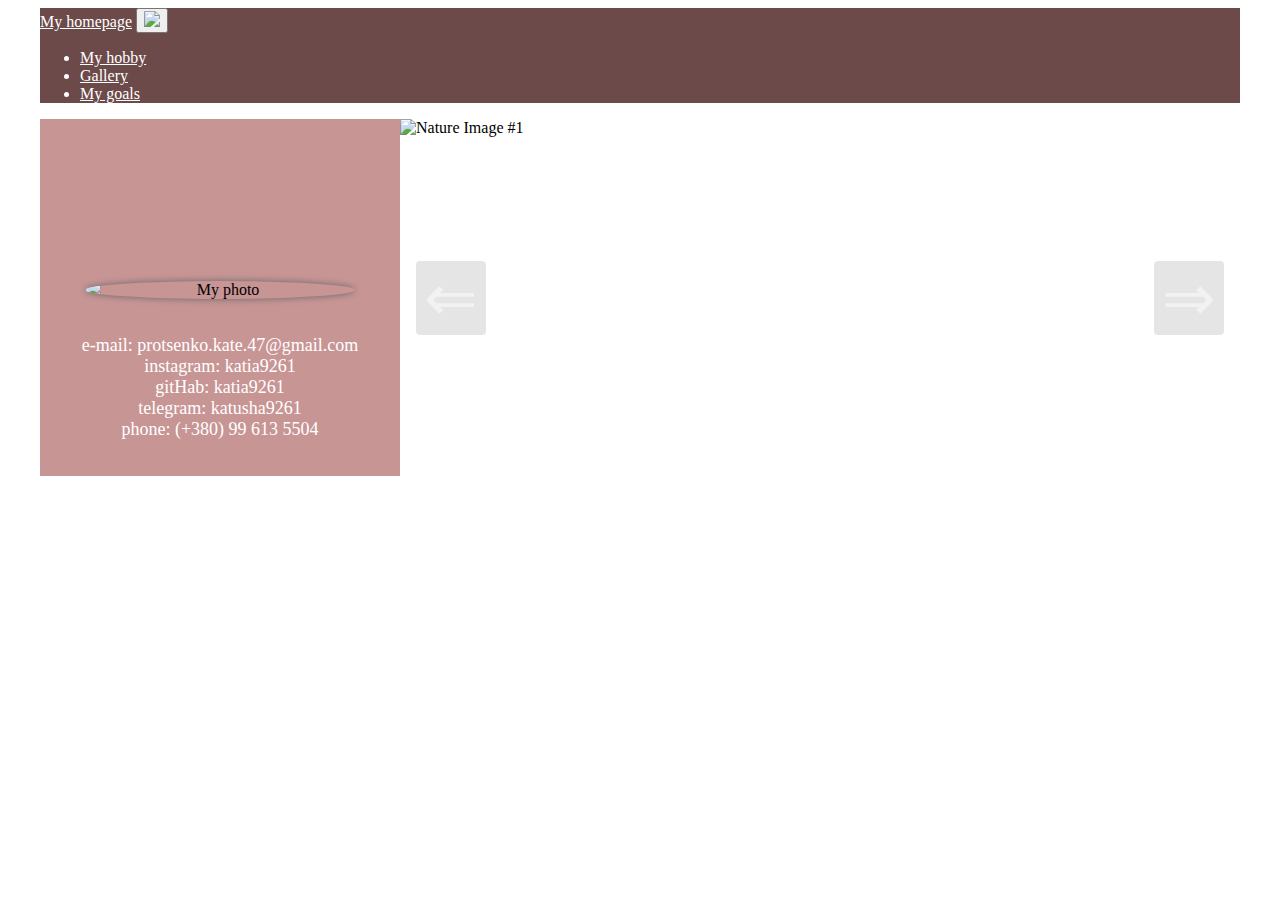
==== gallery.html @ 0bb5a493 "Add files via upload" ====
<!DOCTYPE html>

<html lang="en">
  <head>
    <link
      href="https://cdn.jsdelivr.net/npm/bootstrap@5.0.2/dist/css/bootstrap.min.css"
      rel="stylesheet"
      integrity="sha384-EVSTQN3/azprG1Anm3QDgpJLIm9Nao0Yz1ztcQTwFspd3yD65VohhpuuCOmLASjC"
      crossorigin="anonymous"
    />
    <script
      src="https://cdn.jsdelivr.net/npm/bootstrap@5.0.2/dist/js/bootstrap.bundle.min.js"
      integrity="sha384-MrcW6ZMFYlzcLA8Nl+NtUVF0sA7MsXsP1UyJoMp4YLEuNSfAP+JcXn/tWtIaxVXM"
      crossorigin="anonymous"
    ></script>
    <script src="app.js" defer></script>
    <link href="style.css" rel="stylesheet" />
    <title>My Webpage</title>
    <link rel="icon" href="img/icons8-my-melody-16.png" /> 
  </head>

  <body>
    <div class="container-max">
      <header class="container">
        <div class="elem header">
          <nav class="navbar navbar-expand-lg bg-light">
            <div class="container-fluid">
              <a class="navbar-brand" href="index.html">My homepage</a>
              <button
                class="navbar-toggler"
                type="button"
                data-bs-toggle="collapse"
                data-bs-target="#navbarNavDropdown"
                aria-controls="navbarNavDropdown"
                aria-expanded="false"
                aria-label="Toggle navigation"
              >
              <img src="img/premium-icon-menu-4254068.png" class="icon"></img>
              </button>

              <div class="collapse navbar-collapse" id="navbarNavDropdown">
                <ul class="navbar-nav">
                  <li class="nav-item">
                    <a
                      class="nav-link active"
                      aria-current="page"
                      href="MyHobby.html"
                      >My hobby</a
                    >
                  </li>
                  <li class="nav-item">
                    <a class="nav-link" href="gallery.html">Gallery</a>
                  </li>

                  <li class="nav-item">
                    <a
                      class="nav-link"
                      href="MyGoal.html"
                      role="button"
                      aria-expanded="false"
                    >
                      My goals
                    </a>
                  </li>
                </ul>
              </div>
            </div>
          </nav>
        </div>
      </header>

      <div class="content-container">
        <aside>
          <img src="img/MyPhoto.jpg" alt="My photo" />
          <div class="aside">
            <div class="contacts">
              e-mail:
              <a href="mailto:protsenko.kate.47@gmail.com" target="_blank"
                >protsenko.kate.47@gmail.com</a
              ><br />
              instagram:
              <a href="https://www.instagram.com/katia9261/" target="_blank">katia9261</a><br />
              gitHab: <a href="https://github.com/katia9261" target="_blank">katia9261</a><br/>
              telegram: <a href="https://t.me/katusha9261" target="_blank">katusha9261</a><br />
              phone: (+380) 99 613 5504
            </div>
          </div>
        </aside>

        <div class="carousel" data-carousel>
          <button class="carousel-button prev" data-carousel-button="prev">&#8656;</button>
          <button class="carousel-button next" data-carousel-button="next">&#8658;</button>
          <ul data-slides>
            <li class="slide" data-active>
              <img src="img/box-1.jpg" alt="Nature Image #1">
            </li>
            <li class="slide">
              <img src="img/box-2.jpg" alt="Nature Image #2">
            </li>
            <li class="slide">
              <img src="img/box-3.jpg" alt="Nature Image #3">
            </li>
            <li class="slide">
              <img src="img/box-4.jpg" alt="Nature Image #3">
            </li>
            <li class="slide">
              <img src="img/box-5.jpg" alt="Nature Image #3">
            </li>
            <li class="slide">
              <img src="img/box-6.jpg" alt="Nature Image #3">
            </li>
            <li class="slide">
              <img src="img/box-7.jpg" alt="Nature Image #3">
            </li>
          </ul>
        </div>   

      </div>
    </div>
  </body>
</html>
---- style.css ----
:root {
  overflow-x: hidden;
}

.container-max {
  width: 100%;
  min-height: 100vh;
  height: fit-content;
  display: flex;
  align-items: center;
  flex-direction: column;
}

.container {
  width: 100%;
  max-width: 1200px;
  padding: 0 !important;
  margin: 0 !important;
  flex-direction: row;
}

.content-container {
  display: flex;
  flex-direction: row;
  max-width: 1200px;
  width: 100%;
  justify-content: center;
  height: fit-content;
}

.elem {
  position: relative;
  width: 100%;
}

main {
  width: 70%;
}

aside {
  background-color: #C89595;
  width: 30%;
  text-align: center;
}

aside img {
  height: auto;
  width: 75%;
  margin-top: 45%;
  margin-left: auto;
  margin-right: auto;
  display: block;
  border-radius: 50%; 
    box-shadow: 0 0 7px #666;
}

main {
  min-height: 100vh;
  height: fit-content;
  background-color: #EDEDED;
}


.header {
  width: 100%;
  color: white !important;
  text-decoration: none;
  background-color:#6C4A4A;
}

.container-fluid a {
  color: white !important;
}

.dropdown-item {
  color: #6C4A4A !important;
}

.navbar {
  background-color: #6C4A4A !important;
}

.contacts {
  padding: 10%;
  color: white;
  text-decoration: none;
  font-size: large;
}

.contacts > a {
  text-decoration: none;
  color: white;
}

.main {
  padding: 10%;
  text-align: left;
  font-size: 20px;
}

.description {
  font-size: 20px;
  text-align: left;
}

.hobby,
.goals {
  padding: 10%;
  text-align: left;
  font-size: 20px;
}

p {
  font-size: 20px;;
}

.question {
  padding-top: 5%;
  text-align: center;
}

.carousel {
  width: 70%;
  height: auto;
  position: relative;
}

.carousel > ul {
  margin: 0;
  padding: 0;
  list-style: none;
}

.slide {
  position: absolute;
  inset: 0;
  opacity: 0;
  transition: 200ms opacity ease-in-out;
  transition-delay: 200ms;
}

.slide > img {
  display: block;
  width: 100%;
  height: 100%;
  object-fit: cover;
  object-position: center;
}

.slide[data-active] {
  opacity: 1;
  z-index: 1;
  transition-delay: 0ms;
}

.carousel-button {
  position: absolute;
  z-index: 2;
  background: none;
  border: none;
  font-size: 4rem;
  top: 50%;
  transform: translateY(-50%);
  color: rgba(255, 255, 255, .5);
  cursor: pointer;
  border-radius: .25rem;
  padding: 0 .5rem;
  background-color: rgba(0, 0, 0, .1);
}

.carousel-button:hover,
.carousel-button:focus {
  color: white;
  background-color: rgba(0, 0, 0, .2);
}

.carousel-button:focus {
  outline: 1px solid black;
}

.carousel-button.prev {
  left: 1rem;
}

.carousel-button.next {
  right: 1rem;
}

.togallery {
  justify-content: center;
}

.form {
  display: flex;
  padding: 5%;
  text-align: center;
  justify-content: center;
}

.buttonClick {
  margin: 0 auto;
  display: flex;
  height: 60px;
  width: 150px;
  font-size: 22px;
  border: none;
  border-radius: 25px;
  text-decoration: none;
  background: linear-gradient(90deg, #6C4A4A, #C89595);
  color: white;
  overflow: hidden;
  justify-content: center;
  align-items: center;
}

.buttonClick:hover {
  color: white;
  background: linear-gradient(90deg, #C89595, #6C4A4A);
}

.icon {
  height: 3vh !important;
}

@media screen and (max-width: 768px) {
  .content-container {
    flex-direction: column;
  }
  aside, main {
    width: 100vw;
  }
  aside img {
    max-height: 200px;
    width: auto;
    margin-top: 10%;
  }
  aside {
    height: fit-content;
  }
}

@media screen and (max-width: 768px) {
  .slide {
    height: fit-content;
    align-items: center;
    justify-content: center;
    margin: initial;
    left: 40%;
    overflow-x: hidden;
    box-sizing: border-box;
  }
  .prev {
    font-size: 2rem;
    position: relative;
    left: 30% !important;
    bottom: -150px;
  }
  .next {
    font-size: 2rem;
    position: relative;
    left: 91%;
    bottom: -150px;
  }
  }
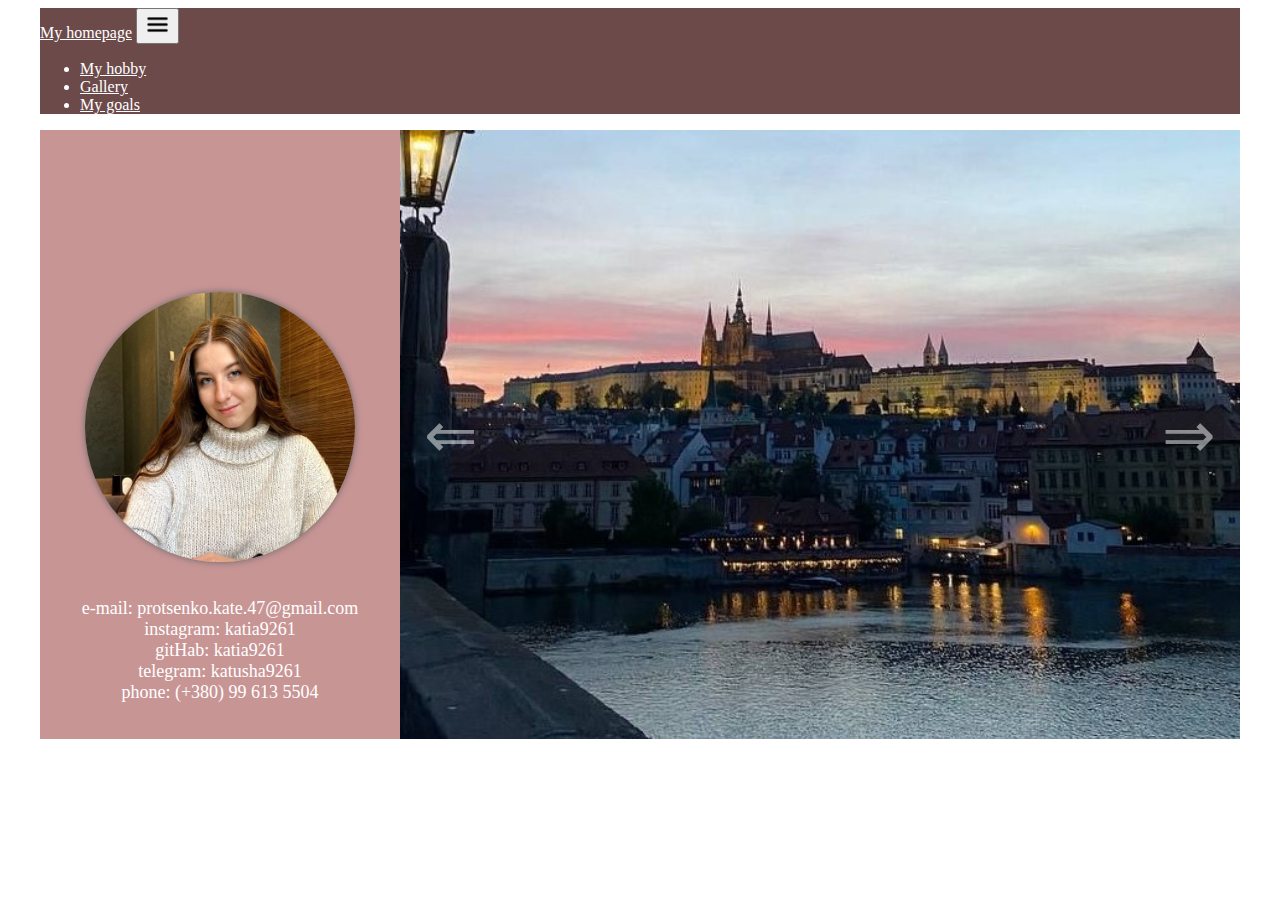
==== commit 135bcf47: "test commit" ====
--- a/gallery.html
+++ b/gallery.html
@@ -1,121 +1,121 @@
-<!DOCTYPE html>
-
-<html lang="en">
-  <head>
-    <link
-      href="https://cdn.jsdelivr.net/npm/bootstrap@5.0.2/dist/css/bootstrap.min.css"
-      rel="stylesheet"
-      integrity="sha384-EVSTQN3/azprG1Anm3QDgpJLIm9Nao0Yz1ztcQTwFspd3yD65VohhpuuCOmLASjC"
-      crossorigin="anonymous"
-    />
-    <script
-      src="https://cdn.jsdelivr.net/npm/bootstrap@5.0.2/dist/js/bootstrap.bundle.min.js"
-      integrity="sha384-MrcW6ZMFYlzcLA8Nl+NtUVF0sA7MsXsP1UyJoMp4YLEuNSfAP+JcXn/tWtIaxVXM"
-      crossorigin="anonymous"
-    ></script>
-    <script src="app.js" defer></script>
-    <link href="style.css" rel="stylesheet" />
-    <title>My Webpage</title>
-    <link rel="icon" href="img/icons8-my-melody-16.png" /> 
-  </head>
-
-  <body>
-    <div class="container-max">
-      <header class="container">
-        <div class="elem header">
-          <nav class="navbar navbar-expand-lg bg-light">
-            <div class="container-fluid">
-              <a class="navbar-brand" href="index.html">My homepage</a>
-              <button
-                class="navbar-toggler"
-                type="button"
-                data-bs-toggle="collapse"
-                data-bs-target="#navbarNavDropdown"
-                aria-controls="navbarNavDropdown"
-                aria-expanded="false"
-                aria-label="Toggle navigation"
-              >
-              <img src="img/premium-icon-menu-4254068.png" class="icon"></img>
-              </button>
-
-              <div class="collapse navbar-collapse" id="navbarNavDropdown">
-                <ul class="navbar-nav">
-                  <li class="nav-item">
-                    <a
-                      class="nav-link active"
-                      aria-current="page"
-                      href="MyHobby.html"
-                      >My hobby</a
-                    >
-                  </li>
-                  <li class="nav-item">
-                    <a class="nav-link" href="gallery.html">Gallery</a>
-                  </li>
-
-                  <li class="nav-item">
-                    <a
-                      class="nav-link"
-                      href="MyGoal.html"
-                      role="button"
-                      aria-expanded="false"
-                    >
-                      My goals
-                    </a>
-                  </li>
-                </ul>
-              </div>
-            </div>
-          </nav>
-        </div>
-      </header>
-
-      <div class="content-container">
-        <aside>
-          <img src="img/MyPhoto.jpg" alt="My photo" />
-          <div class="aside">
-            <div class="contacts">
-              e-mail:
-              <a href="mailto:protsenko.kate.47@gmail.com" target="_blank"
-                >protsenko.kate.47@gmail.com</a
-              ><br />
-              instagram:
-              <a href="https://www.instagram.com/katia9261/" target="_blank">katia9261</a><br />
-              gitHab: <a href="https://github.com/katia9261" target="_blank">katia9261</a><br/>
-              telegram: <a href="https://t.me/katusha9261" target="_blank">katusha9261</a><br />
-              phone: (+380) 99 613 5504
-            </div>
-          </div>
-        </aside>
-
-        <div class="carousel" data-carousel>
-          <button class="carousel-button prev" data-carousel-button="prev">&#8656;</button>
-          <button class="carousel-button next" data-carousel-button="next">&#8658;</button>
-          <ul data-slides>
-            <li class="slide" data-active>
-              <img src="img/box-1.jpg" alt="Nature Image #1">
-            </li>
-            <li class="slide">
-              <img src="img/box-2.jpg" alt="Nature Image #2">
-            </li>
-            <li class="slide">
-              <img src="img/box-3.jpg" alt="Nature Image #3">
-            </li>
-            <li class="slide">
-              <img src="img/box-4.jpg" alt="Nature Image #3">
-            </li>
-            <li class="slide">
-              <img src="img/box-5.jpg" alt="Nature Image #3">
-            </li>
-            <li class="slide">
-              <img src="img/box-6.jpg" alt="Nature Image #3">
-            </li>
-            <li class="slide">
-              <img src="img/box-7.jpg" alt="Nature Image #3">
-            </li>
-          </ul>
-        </div>   
-
-      </div>
-    </div>
-  </body>
-</html>
+<!DOCTYPE html>
+
+<html lang="en">
+  <head>
+    <link
+      href="https://cdn.jsdelivr.net/npm/bootstrap@5.0.2/dist/css/bootstrap.min.css"
+      rel="stylesheet"
+      integrity="sha384-EVSTQN3/azprG1Anm3QDgpJLIm9Nao0Yz1ztcQTwFspd3yD65VohhpuuCOmLASjC"
+      crossorigin="anonymous"
+    />
+    <script
+      src="https://cdn.jsdelivr.net/npm/bootstrap@5.0.2/dist/js/bootstrap.bundle.min.js"
+      integrity="sha384-MrcW6ZMFYlzcLA8Nl+NtUVF0sA7MsXsP1UyJoMp4YLEuNSfAP+JcXn/tWtIaxVXM"
+      crossorigin="anonymous"
+    ></script>
+    <script src="app.js" defer></script>
+    <link href="style.css" rel="stylesheet" />
+    <title>My Webpage</title>
+    <link rel="icon" href="img/icons8-my-melody-16.png" /> 
+  </head>
+
+  <body>
+    <div class="container-max">
+      <header class="container">
+        <div class="elem header">
+          <nav class="navbar navbar-expand-lg bg-light">
+            <div class="container-fluid">
+              <a class="navbar-brand" href="index.html">My homepage</a>
+              <button
+                class="navbar-toggler"
+                type="button"
+                data-bs-toggle="collapse"
+                data-bs-target="#navbarNavDropdown"
+                aria-controls="navbarNavDropdown"
+                aria-expanded="false"
+                aria-label="Toggle navigation"
+              >
+              <img src="img/premium-icon-menu-4254068.png" class="icon"></img>
+              </button>
+
+              <div class="collapse navbar-collapse" id="navbarNavDropdown">
+                <ul class="navbar-nav">
+                  <li class="nav-item">
+                    <a
+                      class="nav-link active"
+                      aria-current="page"
+                      href="MyHobby.html"
+                      >My hobby</a
+                    >
+                  </li>
+                  <li class="nav-item">
+                    <a class="nav-link" href="gallery.html">Gallery</a>
+                  </li>
+
+                  <li class="nav-item">
+                    <a
+                      class="nav-link"
+                      href="MyGoal.html"
+                      role="button"
+                      aria-expanded="false"
+                    >
+                      My goals
+                    </a>
+                  </li>
+                </ul>
+              </div>
+            </div>
+          </nav>
+        </div>
+      </header>
+
+      <div class="content-container">
+        <aside>
+          <img src="img/MyPhoto.jpg" alt="My photo" />
+          <div class="aside">
+            <div class="contacts">
+              e-mail:
+              <a href="mailto:protsenko.kate.47@gmail.com" target="_blank"
+                >protsenko.kate.47@gmail.com</a
+              ><br />
+              instagram:
+              <a href="https://www.instagram.com/katia9261/" target="_blank">katia9261</a><br />
+              gitHab: <a href="https://github.com/katia9261" target="_blank">katia9261</a><br/>
+              telegram: <a href="https://t.me/katusha9261" target="_blank">katusha9261</a><br />
+              phone: (+380) 99 613 5504
+            </div>
+          </div>
+        </aside>
+
+        <div class="carousel" data-carousel>
+          <button class="carousel-button prev" data-carousel-button="prev">&#8656;</button>
+          <button class="carousel-button next" data-carousel-button="next">&#8658;</button>
+          <ul data-slides>
+            <li class="slide" data-active>
+              <img src="img/box-1.jpg" alt="Nature Image #1">
+            </li>
+            <li class="slide">
+              <img src="img/box-2.jpg" alt="Nature Image #2">
+            </li>
+            <li class="slide">
+              <img src="img/box-3.jpg" alt="Nature Image #3">
+            </li>
+            <li class="slide">
+              <img src="img/box-4.jpg" alt="Nature Image #3">
+            </li>
+            <li class="slide">
+              <img src="img/box-5.jpg" alt="Nature Image #3">
+            </li>
+            <li class="slide">
+              <img src="img/box-6.jpg" alt="Nature Image #3">
+            </li>
+            <li class="slide">
+              <img src="img/box-7.jpg" alt="Nature Image #3">
+            </li>
+          </ul>
+        </div>   
+
+      </div>
+    </div>
+  </body>
+</html>
--- a/style.css
+++ b/style.css
@@ -1,268 +1,268 @@
-
-:root {
-  overflow-x: hidden;
-}
-
-.container-max {
-  width: 100%;
-  min-height: 100vh;
-  height: fit-content;
-  display: flex;
-  align-items: center;
-  flex-direction: column;
-}
-
-.container {
-  width: 100%;
-  max-width: 1200px;
-  padding: 0 !important;
-  margin: 0 !important;
-  flex-direction: row;
-}
-
-.content-container {
-  display: flex;
-  flex-direction: row;
-  max-width: 1200px;
-  width: 100%;
-  justify-content: center;
-  height: fit-content;
-}
-
-.elem {
-  position: relative;
-  width: 100%;
-}
-
-main {
-  width: 70%;
-}
-
-aside {
-  background-color: #C89595;
-  width: 30%;
-  text-align: center;
-}
-
-aside img {
-  height: auto;
-  width: 75%;
-  margin-top: 45%;
-  margin-left: auto;
-  margin-right: auto;
-  display: block;
-  border-radius: 50%; 
-    box-shadow: 0 0 7px #666;
-}
-
-main {
-  min-height: 100vh;
-  height: fit-content;
-  background-color: #EDEDED;
-}
-
-
-.header {
-  width: 100%;
-  color: white !important;
-  text-decoration: none;
-  background-color:#6C4A4A;
-}
-
-.container-fluid a {
-  color: white !important;
-}
-
-.dropdown-item {
-  color: #6C4A4A !important;
-}
-
-.navbar {
-  background-color: #6C4A4A !important;
-}
-
-.contacts {
-  padding: 10%;
-  color: white;
-  text-decoration: none;
-  font-size: large;
-}
-
-.contacts > a {
-  text-decoration: none;
-  color: white;
-}
-
-.main {
-  padding: 10%;
-  text-align: left;
-  font-size: 20px;
-}
-
-.description {
-  font-size: 20px;
-  text-align: left;
-}
-
-.hobby,
-.goals {
-  padding: 10%;
-  text-align: left;
-  font-size: 20px;
-}
-
-p {
-  font-size: 20px;;
-}
-
-.question {
-  padding-top: 5%;
-  text-align: center;
-}
-
-.carousel {
-  width: 70%;
-  height: auto;
-  position: relative;
-}
-
-.carousel > ul {
-  margin: 0;
-  padding: 0;
-  list-style: none;
-}
-
-.slide {
-  position: absolute;
-  inset: 0;
-  opacity: 0;
-  transition: 200ms opacity ease-in-out;
-  transition-delay: 200ms;
-}
-
-.slide > img {
-  display: block;
-  width: 100%;
-  height: 100%;
-  object-fit: cover;
-  object-position: center;
-}
-
-.slide[data-active] {
-  opacity: 1;
-  z-index: 1;
-  transition-delay: 0ms;
-}
-
-.carousel-button {
-  position: absolute;
-  z-index: 2;
-  background: none;
-  border: none;
-  font-size: 4rem;
-  top: 50%;
-  transform: translateY(-50%);
-  color: rgba(255, 255, 255, .5);
-  cursor: pointer;
-  border-radius: .25rem;
-  padding: 0 .5rem;
-  background-color: rgba(0, 0, 0, .1);
-}
-
-.carousel-button:hover,
-.carousel-button:focus {
-  color: white;
-  background-color: rgba(0, 0, 0, .2);
-}
-
-.carousel-button:focus {
-  outline: 1px solid black;
-}
-
-.carousel-button.prev {
-  left: 1rem;
-}
-
-.carousel-button.next {
-  right: 1rem;
-}
-
-.togallery {
-  justify-content: center;
-}
-
-.form {
-  display: flex;
-  padding: 5%;
-  text-align: center;
-  justify-content: center;
-}
-
-.buttonClick {
-  margin: 0 auto;
-  display: flex;
-  height: 60px;
-  width: 150px;
-  font-size: 22px;
-  border: none;
-  border-radius: 25px;
-  text-decoration: none;
-  background: linear-gradient(90deg, #6C4A4A, #C89595);
-  color: white;
-  overflow: hidden;
-  justify-content: center;
-  align-items: center;
-}
-
-.buttonClick:hover {
-  color: white;
-  background: linear-gradient(90deg, #C89595, #6C4A4A);
-}
-
-.icon {
-  height: 3vh !important;
-}
-
-@media screen and (max-width: 768px) {
-  .content-container {
-    flex-direction: column;
-  }
-  aside, main {
-    width: 100vw;
-  }
-  aside img {
-    max-height: 200px;
-    width: auto;
-    margin-top: 10%;
-  }
-  aside {
-    height: fit-content;
-  }
-}
-
-@media screen and (max-width: 768px) {
-  .slide {
-    height: fit-content;
-    align-items: center;
-    justify-content: center;
-    margin: initial;
-    left: 40%;
-    overflow-x: hidden;
-    box-sizing: border-box;
-  }
-  .prev {
-    font-size: 2rem;
-    position: relative;
-    left: 30% !important;
-    bottom: -150px;
-  }
-  .next {
-    font-size: 2rem;
-    position: relative;
-    left: 91%;
-    bottom: -150px;
-  }
-  }
-
-
-
+
+:root {
+  overflow-x: hidden;
+}
+
+.container-max {
+  width: 100%;
+  min-height: 100vh;
+  height: fit-content;
+  display: flex;
+  align-items: center;
+  flex-direction: column;
+}
+
+.container {
+  width: 100%;
+  max-width: 1200px;
+  padding: 0 !important;
+  margin: 0 !important;
+  flex-direction: row;
+}
+
+.content-container {
+  display: flex;
+  flex-direction: row;
+  max-width: 1200px;
+  width: 100%;
+  justify-content: center;
+  height: fit-content;
+}
+
+.elem {
+  position: relative;
+  width: 100%;
+}
+
+main {
+  width: 70%;
+}
+
+aside {
+  background-color: #C89595;
+  width: 30%;
+  text-align: center;
+}
+
+aside img {
+  height: auto;
+  width: 75%;
+  margin-top: 45%;
+  margin-left: auto;
+  margin-right: auto;
+  display: block;
+  border-radius: 50%; 
+    box-shadow: 0 0 7px #666;
+}
+
+main {
+  min-height: 100vh;
+  height: fit-content;
+  background-color: #EDEDED;
+}
+
+
+.header {
+  width: 100%;
+  color: white !important;
+  text-decoration: none;
+  background-color:#6C4A4A;
+}
+
+.container-fluid a {
+  color: white !important;
+}
+
+.dropdown-item {
+  color: #6C4A4A !important;
+}
+
+.navbar {
+  background-color: #6C4A4A !important;
+}
+
+.contacts {
+  padding: 10%;
+  color: white;
+  text-decoration: none;
+  font-size: large;
+}
+
+.contacts > a {
+  text-decoration: none;
+  color: white;
+}
+
+.main {
+  padding: 10%;
+  text-align: left;
+  font-size: 20px;
+}
+
+.description {
+  font-size: 20px;
+  text-align: left;
+}
+
+.hobby,
+.goals {
+  padding: 10%;
+  text-align: left;
+  font-size: 20px;
+}
+
+p {
+  font-size: 20px;;
+}
+
+.question {
+  padding-top: 5%;
+  text-align: center;
+}
+
+.carousel {
+  width: 70%;
+  height: auto;
+  position: relative;
+}
+
+.carousel > ul {
+  margin: 0;
+  padding: 0;
+  list-style: none;
+}
+
+.slide {
+  position: absolute;
+  inset: 0;
+  opacity: 0;
+  transition: 200ms opacity ease-in-out;
+  transition-delay: 200ms;
+}
+
+.slide > img {
+  display: block;
+  width: 100%;
+  height: 100%;
+  object-fit: cover;
+  object-position: center;
+}
+
+.slide[data-active] {
+  opacity: 1;
+  z-index: 1;
+  transition-delay: 0ms;
+}
+
+.carousel-button {
+  position: absolute;
+  z-index: 2;
+  background: none;
+  border: none;
+  font-size: 4rem;
+  top: 50%;
+  transform: translateY(-50%);
+  color: rgba(255, 255, 255, .5);
+  cursor: pointer;
+  border-radius: .25rem;
+  padding: 0 .5rem;
+  background-color: rgba(0, 0, 0, .1);
+}
+
+.carousel-button:hover,
+.carousel-button:focus {
+  color: white;
+  background-color: rgba(0, 0, 0, .2);
+}
+
+.carousel-button:focus {
+  outline: 1px solid black;
+}
+
+.carousel-button.prev {
+  left: 1rem;
+}
+
+.carousel-button.next {
+  right: 1rem;
+}
+
+.togallery {
+  justify-content: center;
+}
+
+.form {
+  display: flex;
+  padding: 5%;
+  text-align: center;
+  justify-content: center;
+}
+
+.buttonClick {
+  margin: 0 auto;
+  display: flex;
+  height: 60px;
+  width: 150px;
+  font-size: 22px;
+  border: none;
+  border-radius: 25px;
+  text-decoration: none;
+  background: linear-gradient(90deg, #6C4A4A, #C89595);
+  color: white;
+  overflow: hidden;
+  justify-content: center;
+  align-items: center;
+}
+
+.buttonClick:hover {
+  color: white;
+  background: linear-gradient(90deg, #C89595, #6C4A4A);
+}
+
+.icon {
+  height: 3vh !important;
+}
+
+@media screen and (max-width: 768px) {
+  .content-container {
+    flex-direction: column;
+  }
+  aside, main {
+    width: 100vw;
+  }
+  aside img {
+    max-height: 200px;
+    width: auto;
+    margin-top: 10%;
+  }
+  aside {
+    height: fit-content;
+  }
+}
+
+@media screen and (max-width: 768px) {
+  .slide {
+    height: fit-content;
+    align-items: center;
+    justify-content: center;
+    margin: initial;
+    left: 40%;
+    overflow-x: hidden;
+    box-sizing: border-box;
+  }
+  .prev {
+    font-size: 2rem;
+    position: relative;
+    left: 30% !important;
+    bottom: -150px;
+  }
+  .next {
+    font-size: 2rem;
+    position: relative;
+    left: 91%;
+    bottom: -150px;
+  }
+  }
+
+
+
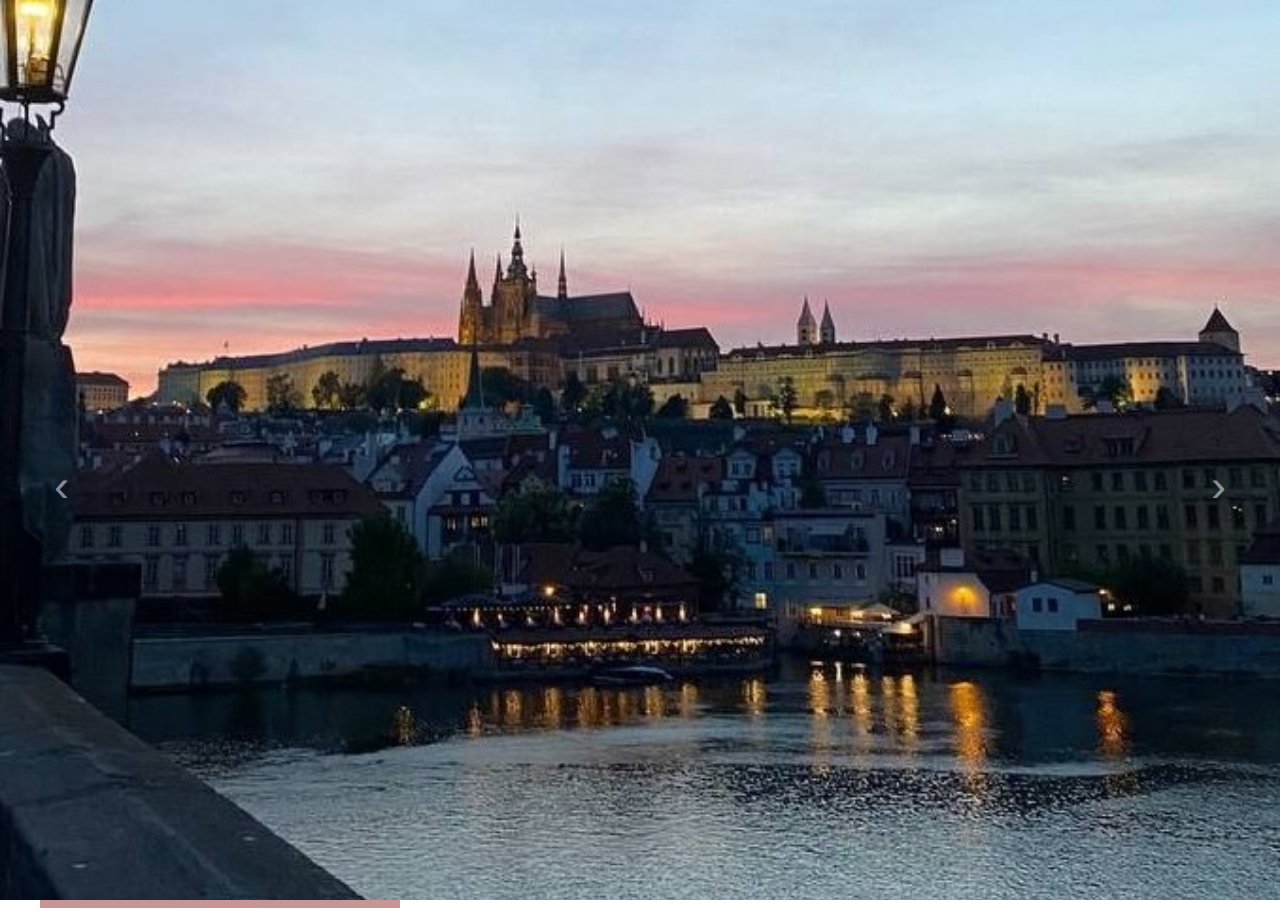
==== commit 3ec82386: "fix of gallery" ====
--- a/gallery.html
+++ b/gallery.html
@@ -20,7 +20,7 @@
   </head>
 
   <body>
-    <div class="container-max">
+    <div class="container-max gallery-container-max">
       <header class="container">
         <div class="elem header">
           <nav class="navbar navbar-expand-lg bg-light">
@@ -69,7 +69,7 @@
         </div>
       </header>
 
-      <div class="content-container">
+      <div class="content-container gallery-container">
         <aside>
           <img src="img/MyPhoto.jpg" alt="My photo" />
           <div class="aside">
@@ -88,8 +88,9 @@
         </aside>
 
         <div class="carousel" data-carousel>
-          <button class="carousel-button prev" data-carousel-button="prev">&#8656;</button>
-          <button class="carousel-button next" data-carousel-button="next">&#8658;</button>
+          <button class="carousel-button prev" data-carousel-button="prev">
+			<p>&#8249;</p></button>
+          <button class="carousel-button next" data-carousel-button="next"><p>&#8250;</p></button>
           <ul data-slides>
             <li class="slide" data-active>
               <img src="img/box-1.jpg" alt="Nature Image #1">
--- a/style.css
+++ b/style.css
@@ -6,10 +6,14 @@
 .container-max {
   width: 100%;
   min-height: 100vh;
-  height: fit-content;
+  height: 100vh;
   display: flex;
   align-items: center;
   flex-direction: column;
+}
+
+.gallery-container-max {
+	height: 100vh;
 }
 
 .container {
@@ -26,7 +30,7 @@
   max-width: 1200px;
   width: 100%;
   justify-content: center;
-  height: fit-content;
+  height: 100%;
 }
 
 .elem {
@@ -123,7 +127,6 @@
 .carousel {
   width: 70%;
   height: auto;
-  position: relative;
 }
 
 .carousel > ul {
@@ -155,18 +158,21 @@
 }
 
 .carousel-button {
+  width: 8vh;
+  height: 8vh;
   position: absolute;
   z-index: 2;
   background: none;
   border: none;
-  font-size: 4rem;
   top: 50%;
-  transform: translateY(-50%);
   color: rgba(255, 255, 255, .5);
   cursor: pointer;
   border-radius: .25rem;
-  padding: 0 .5rem;
   background-color: rgba(0, 0, 0, .1);
+}
+.carousel-button p {
+  font-size: 5vh;
+  margin: 0 auto;
 }
 
 .carousel-button:hover,
@@ -180,11 +186,11 @@
 }
 
 .carousel-button.prev {
-  left: 1rem;
+  left: 2%;
 }
 
 .carousel-button.next {
-  right: 1rem;
+  right: 2%;
 }
 
 .togallery {
@@ -223,46 +229,60 @@
   height: 3vh !important;
 }
 
-@media screen and (max-width: 768px) {
+@media screen and (max-device-width: 768px) {
   .content-container {
-    flex-direction: column;
+	flex-direction: column;
   }
   aside, main {
-    width: 100vw;
+	width: 100vw;
   }
   aside img {
-    max-height: 200px;
-    width: auto;
-    margin-top: 10%;
+	max-height: 200px;
+	width: auto;
+	margin-top: 10%;
   }
   aside {
-    height: fit-content;
-  }
-}
-
-@media screen and (max-width: 768px) {
+	height: fit-content;
+  }
   .slide {
     height: fit-content;
     align-items: center;
     justify-content: center;
     margin: initial;
-    left: 40%;
     overflow-x: hidden;
     box-sizing: border-box;
   }
   .prev {
     font-size: 2rem;
     position: relative;
-    left: 30% !important;
-    bottom: -150px;
   }
   .next {
     font-size: 2rem;
     position: relative;
-    left: 91%;
-    bottom: -150px;
-  }
-  }
-
-
-
+  }
+  .gallery-container {
+	justify-content: start;
+  }
+  .carousel {
+	width: 100%;
+  }
+  .carousel-button {
+	margin-top: 50%;
+	top: 0;
+  }
+  .carousel-button p {
+	font-size: 5vh;
+	margin: 0;
+  }
+  .next {
+	transform: translateX(74vw);
+	right: 0;
+  }
+  .prev {
+    transform: translateX(5vw);
+    left: 0;
+  }
+}
+
+
+
